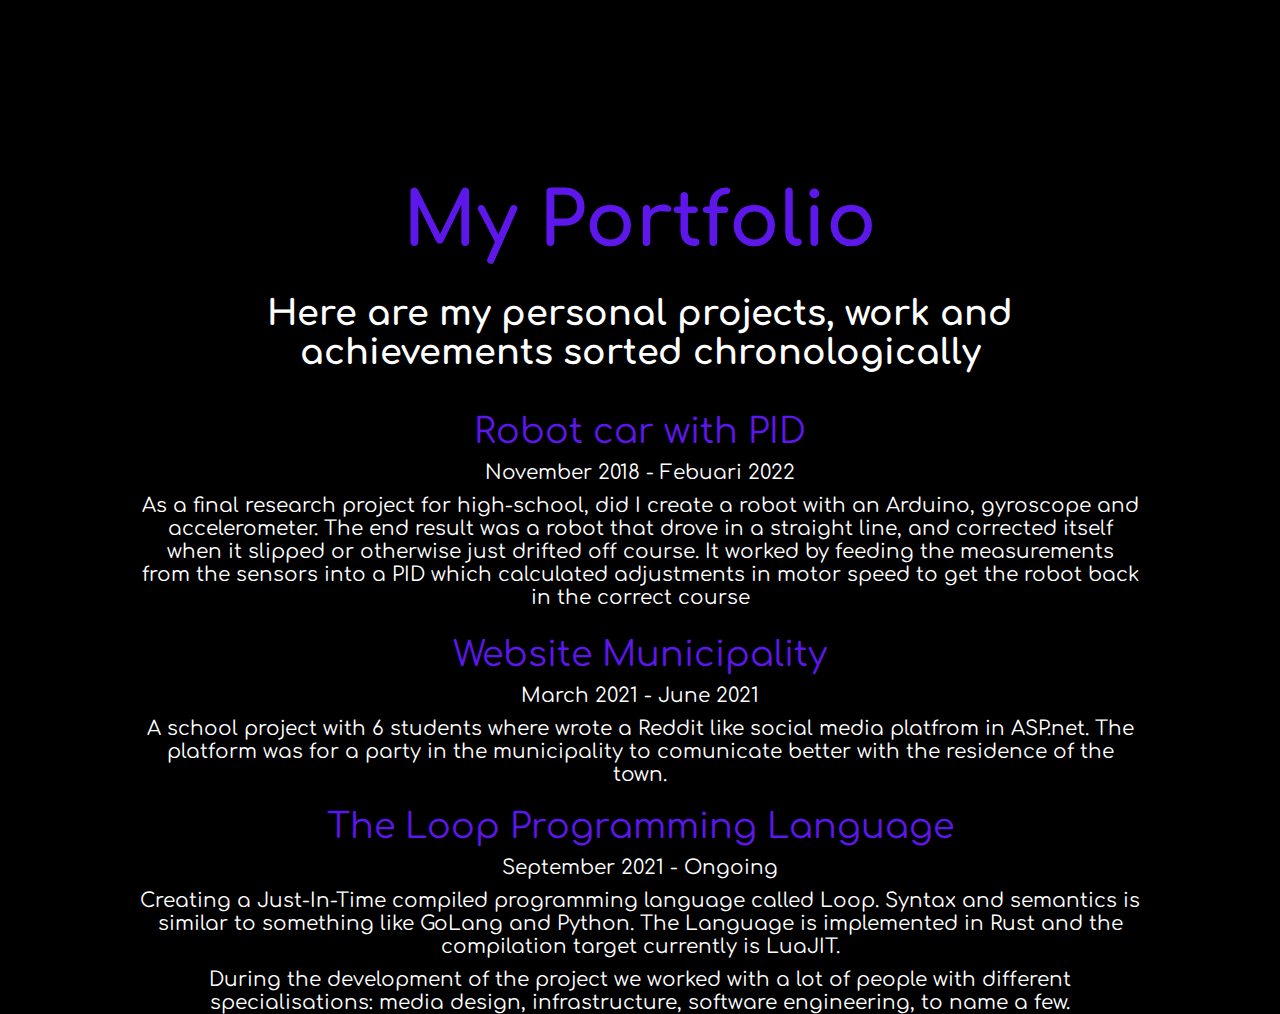
==== routes/portfolio.html @ e1236f4b "removed button" ====
<!DOCTYPE html>
<html lang="en">
    <head>
        <meta charset="UTF-8">
        <meta http-equiv="X-UA-Compatible" content="IE=edge">
        <meta name="viewport" content="width=device-width, initial-scale=1.0">
        <link rel="stylesheet" href="../main.css">
        <script src="main.js"></script>
        <title>Wouter Pennings - Projects</title>
    </head>
    <body>
        <h1>My Portfolio</h1>
        <h2 class="description">Here are my personal projects, work and achievements sorted chronologically</h2>
        <br>
        <div class="card">
            <div class="card-title">Robot car with PID</div>
            <div class="card-subtitle">November 2018 - Febuari 2022</div>
            <div class="card-body">
                As a final research project for high-school, did I create a robot with an Arduino, gyroscope and accelerometer.
                The end result was a robot that drove in a straight line, and corrected itself when
                it slipped or otherwise just drifted off course. It worked by feeding the
                measurements from the sensors into a PID which calculated adjustments in motor
                speed to get the robot back in the correct course
            </div>
        </div>
        <div class="card">
            <div class="card-title">Website Municipality</div>
            <div class="card-subtitle">March 2021 - June 2021</div>
            <div class="card-body">
                A school project with 6 students where wrote a Reddit like social media platfrom in ASP.net.
                The platform was for a party in the municipality to comunicate better with the residence of the town.
            </div>
        </div>
        <div class="card">
            <div class="card-title">The Loop Programming Language</div>
            <div class="card-subtitle">September 2021 - Ongoing</div>
            <div class="card-body">
                Creating a Just-In-Time compiled programming language called Loop. Syntax and semantics is similar to something like GoLang and Python.
                The Language is implemented in Rust and the compilation target currently is LuaJIT.
            </div>
            <div class="card-body">
                During the development of the project we worked with a lot of people with different specialisations:
                media design, infrastructure, software engineering, to name a few.
            </div>
        </div>
    </body>
</html>
---- main.css ----
@import url('https://fonts.googleapis.com/css2?family=Roboto+Mono:wght@200&display=swap');
@import url('https://fonts.googleapis.com/css2?family=Comfortaa:wght@300&display=swap');


html {
    display: flex;
    justify-content: center;

    background-color: black;
    /* font-family: 'Roboto Mono', monospace; */
    font-family: 'Comfortaa', cursive;
    height: 100vh;

    color: white;
}

body {
    display: flex;
    flex-direction: column;
    align-items: center;
    
    margin: 0;
    padding: 20vh 0 10px 0 ;

    max-width: 1000px;
    width: 100%;

    background-color: black;
}

h1 {
    margin: 0;

    height: max-content;

    color: #5e17eb;
    font-size: 75px;
}

h2 {
    margin: 0;
    font-size: 35px;
}

p, a, button {
    margin: 0;
    padding: 0;
}

button {
    background-color: black;
    border: none;
}

img {
    width: 48px;
    height: 48px;

    background-color: white;
    padding: 10px;
    border-radius: 25px;
    box-shadow: 0 0 10px rgb(180, 180, 180);
}

img:hover {
    background-color: #5e17eb;
    box-shadow: 0 0 10px #5e17eb;
    transition: 0.25s;
}

.info {
    display: flex; 
    justify-content: center;
    gap: 20px;

    margin-top: 5px;
    margin-bottom: 40px;
}

.description {
    text-align: center;
    padding: 30px;
    width: auto;
}

footer {
    display: flex;
    flex-direction: column;
    align-content: center;
    white-space: nowrap;
    position: absolute;

    bottom: 0;
    margin-bottom: 80px;
}

.contact {
    display: flex;
    justify-content: center;
    gap: 20px;
}

.project_button {
    display: flex;
    justify-content: center;
    align-items: center;

    padding: 0 3vw 0 3vw;
    margin-bottom: 50px;

    text-decoration: none;
    font-size: 30px;
    font-weight: bold;
    color: white;

    width: auto;
    height: 68px;

    border: solid 2px white;
    border-radius: 25px;
}

.project_button:hover {
    transition: 0.25s;
    color: #5e17eb;
    border-color: #5e17eb;
    box-shadow: 0 0 10px #5e17eb;
}

.card {
    height: 100px;
    width: 100%;
    margin: 10px 10px 30px 10px;
    padding: 30px;

    font-size: 20px;

    text-align: center;
    display: flex;
    gap: 10px;
    flex-direction: column;
    justify-content: center;
}

.card-title {
    font-size: 35px;
    color: #5e17eb;
}

.card-subtitle {

}

.card-body {

}

@media (max-width: 800px) {  
    body {
        padding-top: 40px;
    }

    h1 {
        font-size: 10vw;
    }

    h2 {
        font-size: 7vw;
    }

    div.description {
        padding: 30px 10px 0 10px;
        width: auto;
    }
}
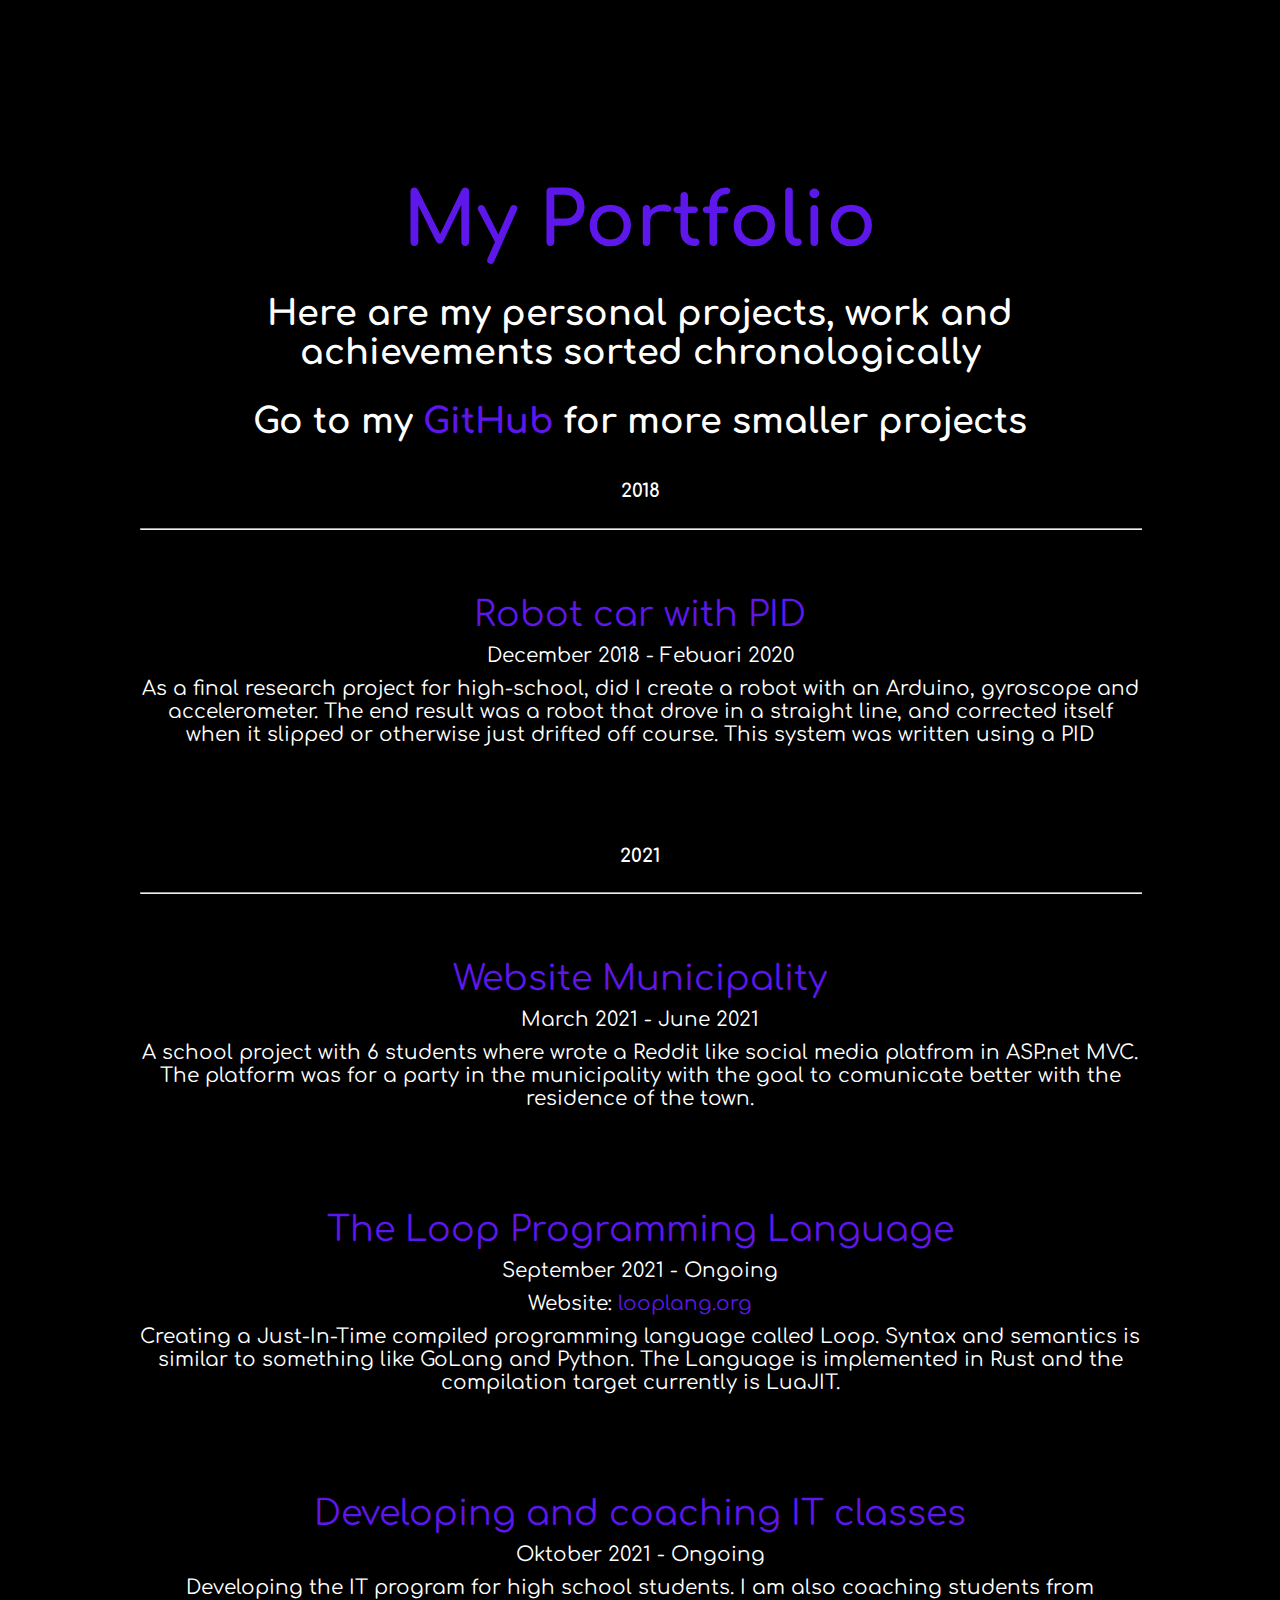
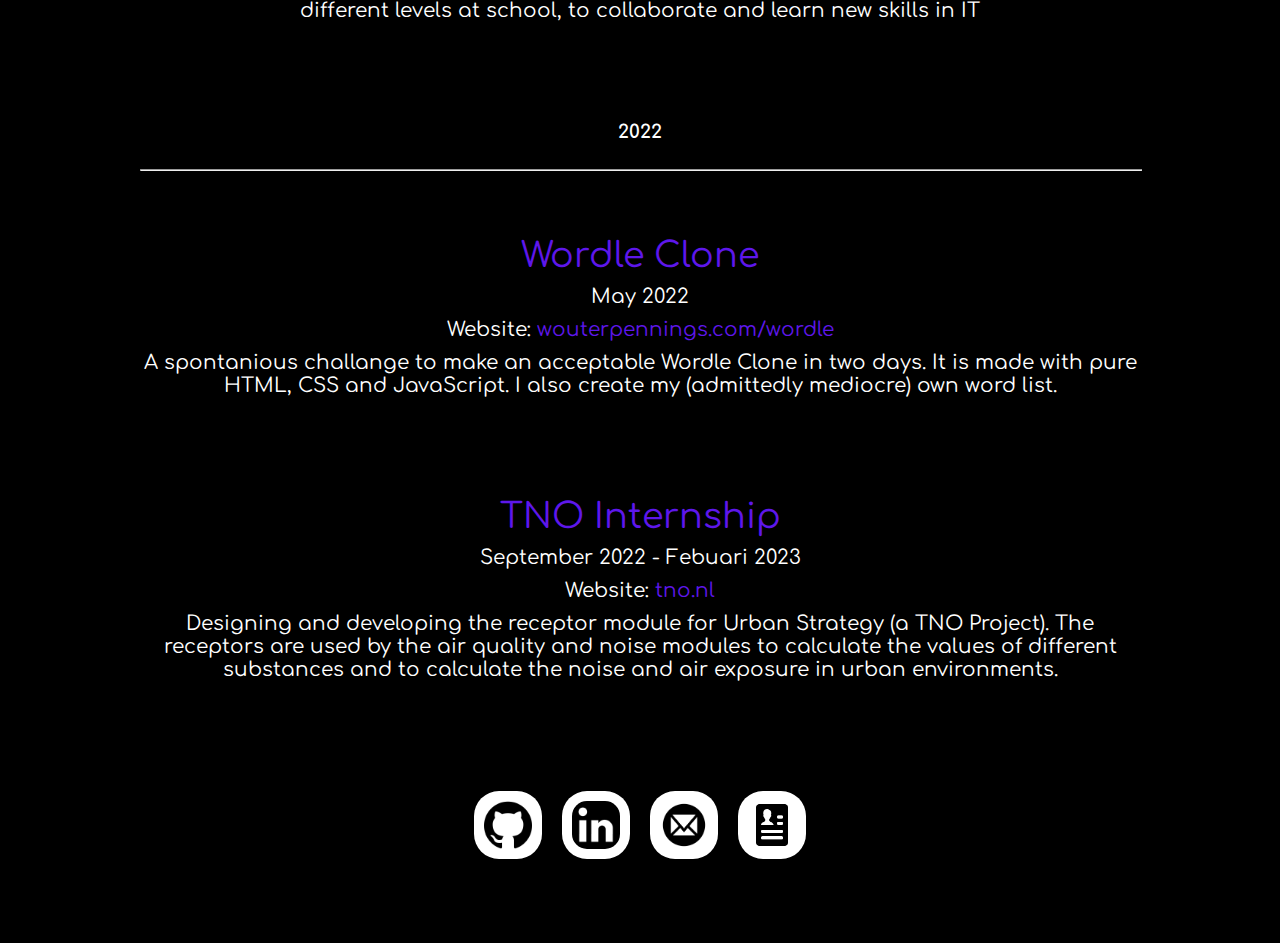
==== commit c97aef98: "Add portfolio page" ====
--- a/routes/portfolio.html
+++ b/routes/portfolio.html
@@ -11,37 +11,89 @@
     <body>
         <h1>My Portfolio</h1>
         <h2 class="description">Here are my personal projects, work and achievements sorted chronologically</h2>
-        <br>
+        <h2>Go to my <a href="https://www.github.com/WouterPennings" target="_blank">GitHub</a> for more smaller projects</h2>
+        <h3 class="yearlabel" id="2018">2018</h3>
+        <hr class="line"/>
+
         <div class="card">
             <div class="card-title">Robot car with PID</div>
-            <div class="card-subtitle">November 2018 - Febuari 2022</div>
+            <div class="card-subtitle">December 2018 - Febuari 2020</div>
             <div class="card-body">
                 As a final research project for high-school, did I create a robot with an Arduino, gyroscope and accelerometer.
                 The end result was a robot that drove in a straight line, and corrected itself when
-                it slipped or otherwise just drifted off course. It worked by feeding the
-                measurements from the sensors into a PID which calculated adjustments in motor
-                speed to get the robot back in the correct course
+                it slipped or otherwise just drifted off course. This system was written using a PID
             </div>
         </div>
+
+        <h3 class="yearlabel" id="2021">2021</h3>
+        <hr class="line"/>
+
         <div class="card">
             <div class="card-title">Website Municipality</div>
             <div class="card-subtitle">March 2021 - June 2021</div>
             <div class="card-body">
-                A school project with 6 students where wrote a Reddit like social media platfrom in ASP.net.
-                The platform was for a party in the municipality to comunicate better with the residence of the town.
+                A school project with 6 students where wrote a Reddit like social media platfrom in ASP.net MVC.
+                The platform was for a party in the municipality with the goal to comunicate better with the residence of the town.
             </div>
         </div>
+
         <div class="card">
             <div class="card-title">The Loop Programming Language</div>
             <div class="card-subtitle">September 2021 - Ongoing</div>
+            <div class="card-subtitle">Website: <a href="https://looplang.org" target="_blank">looplang.org</a></div>
             <div class="card-body">
                 Creating a Just-In-Time compiled programming language called Loop. Syntax and semantics is similar to something like GoLang and Python.
                 The Language is implemented in Rust and the compilation target currently is LuaJIT.
             </div>
+        </div>
+
+        <div class="card">
+            <div class="card-title">Developing and coaching IT classes</div>
+            <div class="card-subtitle">Oktober 2021 - Ongoing</div>
             <div class="card-body">
-                During the development of the project we worked with a lot of people with different specialisations:
-                media design, infrastructure, software engineering, to name a few.
+                Developing the IT program for high school students. I am also coaching students from different levels at school, to collaborate and learn new skills in IT
             </div>
+        </div>
+
+        <h3 class="yearlabel" id="2022">2022</h3>
+        <hr class="line"/>
+
+        <div class="card">
+            <div class="card-title">Wordle Clone</div>
+            <div class="card-subtitle">May 2022</div>
+            <div class="card-subtitle">Website: <a href="https://wouterpennings.com/wordle" target="_blank">wouterpennings.com/wordle</a></div>
+            <div class="card-body">
+                A spontanious challange to make an acceptable Wordle Clone in two days. It is made with pure HTML, CSS and JavaScript. 
+                I also create my (admittedly mediocre) own word list. 
+            </div>
+        </div>
+
+        <div class="card">
+            <div class="card-title">TNO Internship</div>
+            <div class="card-subtitle">September 2022 - Febuari 2023</div>
+            <div class="card-subtitle">Website: <a href="https://tno.nl" target="_blank">tno.nl</a></div>
+            <div class="card-body">
+                Designing and developing the receptor module for Urban Strategy (a TNO Project). 
+                The receptors are used by the air quality and noise modules to calculate 
+                the values of different substances and to calculate the noise and air exposure in urban environments.
+            </div>
+        </div>
+
+        <div class="contact" style="margin-top: 50px; padding-bottom: 80px">
+            <a href="https://www.github.com/WouterPennings" target="_blank">
+                <img title="Github" src="../img/githubLogo.png" alt="GitHub">
+            </a>
+            <a href="https://www.linkedin.com/in/wouter-pennings-6808211b5/" target="_blank">
+                <img  title="Linkedin" src="../img/linkedinLogo.png" alt="\Linkedin">
+            </a>
+            <a href="mailto:wouter.pennings@outlook.com?subject = Feedback&body = Message">
+                <img title="Mail" src="../img/mailLogo.png" alt="Email">
+            </a>
+            <form method="get" action="resume.pdf">
+                <button type="submit">
+                <img title="Resume" src="../img/resumeLogo.png" alt="Resume">
+                </button>
+            </form>
         </div>
     </body>
 </html>--- a/main.css
+++ b/main.css
@@ -45,6 +45,8 @@
 p, a, button {
     margin: 0;
     padding: 0;
+    text-decoration: none;
+    color: #5e17eb;
 }
 
 button {
@@ -59,13 +61,27 @@
     background-color: white;
     padding: 10px;
     border-radius: 25px;
-    box-shadow: 0 0 10px rgb(180, 180, 180);
+    /* box-shadow: 0 0 5px rgba(180, 180, 180); */
 }
 
 img:hover {
     background-color: #5e17eb;
     box-shadow: 0 0 10px #5e17eb;
     transition: 0.25s;
+}
+
+.yearlabel {
+    margin-top: 40px;
+}
+
+.line {
+    color: white;
+    width: 100%;
+    size: 10px;
+    border-radius: 2px;
+
+    /* padding-bottom: 10px; */
+    margin-bottom: 25px;
 }
 
 .info {
@@ -128,7 +144,7 @@
 }
 
 .card {
-    height: 100px;
+    height: auto;
     width: 100%;
     margin: 10px 10px 30px 10px;
     padding: 30px;
@@ -145,14 +161,6 @@
 .card-title {
     font-size: 35px;
     color: #5e17eb;
-}
-
-.card-subtitle {
-
-}
-
-.card-body {
-
 }
 
 @media (max-width: 800px) {  
